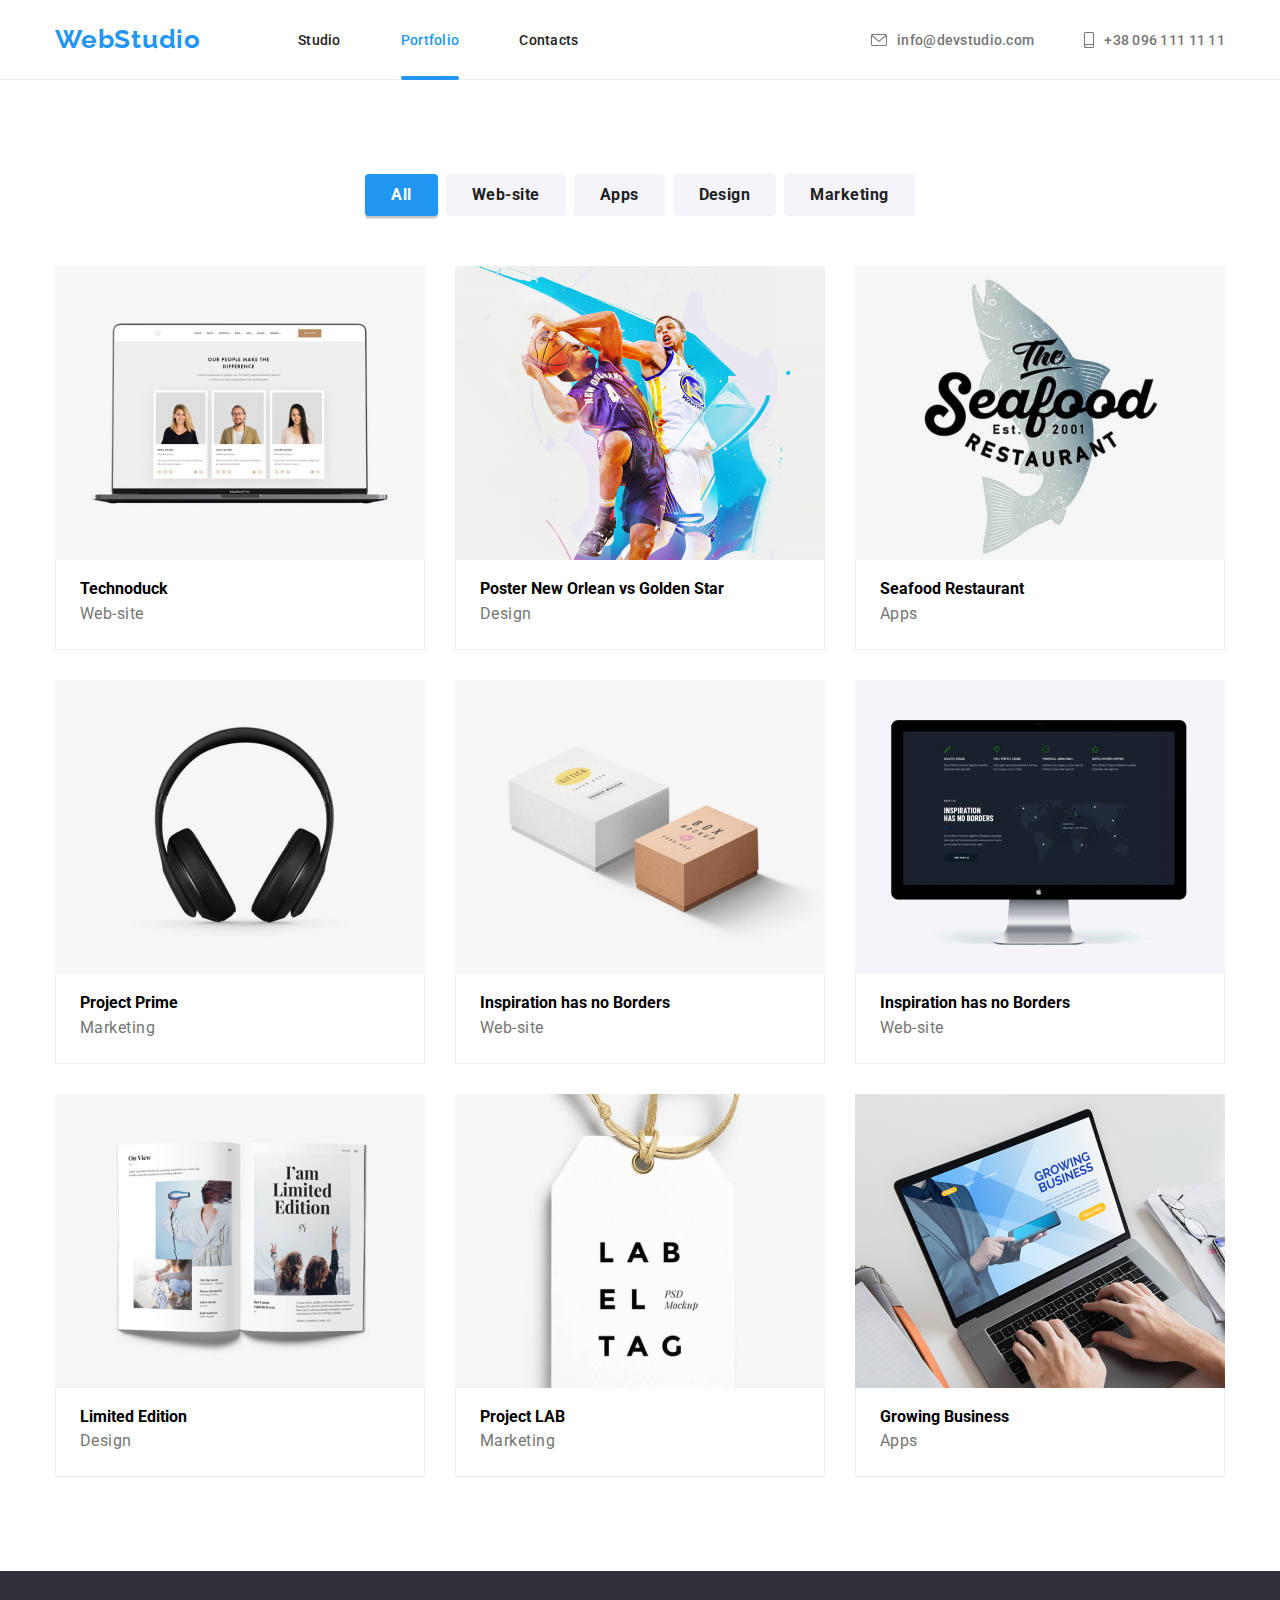
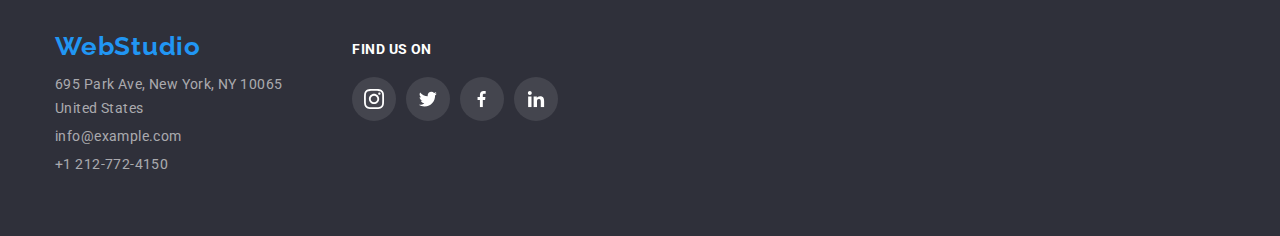
==== portfolio.html @ de567adf "everything plus form" ====
<!DOCTYPE html>

<html lang="en">
  <head>
    <meta charset="UTF-8" />
    <link
      rel="stylesheet"
      href="https://cdnjs.cloudflare.com/ajax/libs/modern-normalize/1.0.0/modern-normalize.min.css"
    />
    <title>Document</title>
    <link rel="stylesheet" href="./css/style.css" />
  </head>

  <body>
    <header class="header">
      <div class="container header-container">
        <!---navigator-->
        <nav class="nav">
          <a class="logo link" href="./index.html">WebStudio</a>
          <ul class="nav-menu list">
            <li class="nav-item">
              <a class="navigator link" href="./index.html">Studio</a>
            </li>
            <li class="nav-item">
              <a class="navigator link current-link" href="./portfolio.html"
                >Portfolio</a
              >
            </li>
            <li class="nav-item">
              <a class="navigator link" href="/">Contacts</a>
            </li>
          </ul>
        </nav>
          <!---contact info-->
      
          <ul class="header-contacts list">
          <li>
            <a class="contact-info link" href="mailto:info@devstudio.com">
              <svg class="icon-contact" width="16" height="12">
                <use href="./images/icons.svg#email"></use>
              </svg>
              info@devstudio.com</a>
          </li>
            <li>            
              <a class="contact-info link" href="tel:+380961111111">  
                <svg class="icon-contact" width="10" height="16">
                    <use href="./images/icons.svg#smartphone"></use>
              </svg>
                +38 096 111 11 11
              </a>
            </li>
          </ul>
        </div>
    </header>

    <main>
      <section class="section">
        <div class="container">
          <ul class="filters list">
            <li class="filter-item">
              <button class="list-of-buttons filter-current" href="/">
                All
              </button>
            </li>
            <li class="filter-item">
              <button class="list-of-buttons" href="/">Web-site</button>
            </li>
            <li class="filter-item">
              <button class="list-of-buttons" href="/">Apps</button>
            </li>
            <li class="filter-item">
              <button class="list-of-buttons" href="/">Design</button>
            </li>
            <li class="filter-item">
              <button class="list-of-buttons" href="/">Marketing</button>
            </li>
          </ul>
          <!--images and specifics-->

          <ul class="projects list">
            <li class="project-item">
              <a class="a-project link" href="/">
              <div class="box">              
                <img class="portfolio-img" src="./images/pic-1.jpg" alt="Project 1" width="370" />
                <div class="overlay">
                    <p class="overlay_description">Technoduck is a state-of-the-art coronavirus distribution platform. 
                      Companies use this platform for digital espionage and attacks on competitors' 
                      secure servers.</p>
                </div>
              </div>
              <div class="portfolio-text-box">
                  <h3 class="headings">Technoduck</h3>
                  <p class="headings-text">Web-site</p>
              </div>
              </a>
            </li>

            <li class="project-item">
              <a class="a-project link" href="/">
              <div class="box">
                <img class="portfolio-img" src="./images/pic-2.jpg" alt="Project 2" width="370" />
                <div class="overlay">
                  <p class="overlay_description"> torewm dnlwk</p>
                </div>
              </div>
                <div class="portfolio-text-box">
                  <h3 class="headings">Poster New Orlean vs Golden Star</h3>
                  <p class="headings-text">Design</p>
                </div>
              </a>
            </li>

            <li class="project-item">
              <a class="a-project link" href="/">

              <div class="box">
                <img class="portfolio-img" src="./images/pic-3.jpg" alt="Project 3" width="370" />
              <div class="overlay">
                  <p class="overlay_description"> torewm dnlwk</p>
                </div>
              </div>
                <div class="portfolio-text-box">
                  <h3 class="headings">Seafood Restaurant</h3>
                  <p class="headings-text">Apps</p>
                </div>
              </a>
            </li>



            <li class="project-item">
              <a class="a-project link" href="/">
              <div class="box">
                <img class="portfolio-img" src="./images/pic-4.jpg" alt="Project 4" width="370" />
              <div class="overlay">
                  <p class="overlay_description"> torewm dnlwk</p>
                </div>
              </div>

              <div class="portfolio-text-box">
                <h3 class="headings">Project Prime</h3>
                <p class="headings-text">Marketing</p>
              </div>
            </a>
            </li>

            <li class="project-item">
              <a class="a-project link" href="/">
               <div class="box">
              <img class="portfolio-img" src="./images/pic-5.jpg" alt="Project 5" width="370" />
               <div class="overlay">
                  <p class="overlay_description"> torewm dnlwk</p>
                </div>
              </div>
              <div class="portfolio-text-box">
                <h3 class="headings">Inspiration has no Borders</h3>
                <p class="headings-text">Web-site</p>
              </div>                
              </a>
            </li>

            <li class="project-item">
              <a class="a-project link" href="/">
              <div class="box">
               <img class="portfolio-img" src="./images/pic-6.jpg" alt="Project 6" width="370" />
               <div class="overlay">
                  <p class="overlay_description"> torewm dnlwk</p>
                </div>
              </div>

              <div class="portfolio-text-box">
                <h3 class="headings">Inspiration has no Borders</h3>
                <p class="headings-text">Web-site</p>
              </div>                
              </a>
            </li>

            <li class="project-item">
            <a class="a-project link" href="/">
            <div class="box">
              <img class="portfolio-img" src="./images/pic-7.jpg" alt="Project 7" />
               <div class="overlay">
                  <p class="overlay_description"> torewm dnlwk</p>
                </div>
              </div>

              <div class="portfolio-text-box">
                <h3 class="headings">Limited Edition</h3>
                <p class="headings-text">Design</p>
              </div>              
            </a>
            </li>

            <li class="project-item">
            <a class="a-project link" href="/">
                 <div class="box">
              <img class="portfolio-img" src="./images/pic-8.jpg" alt="Project 8" />
                <div class="overlay">
                  <p class="overlay_description"> torewm dnlwk</p>
                </div>
              </div>

              <div class="portfolio-text-box">
                <h3 class="headings">Project LAB</h3>
                <p class="headings-text">Marketing</p>
              </div>
            </li>
            </a>

            <li class="project-item">
            <a class="a-project link" href="/">
                 <div class="box">
              <img class="portfolio-img" src="./images/pic-9.jpg" alt="Project 9" />
                  <div class="overlay">
                  <p class="overlay_description"> torewm dnlwk</p>
                </div>
              </div>

              <div class="portfolio-text-box">
                <h3 class="headings">Growing Business</h3>
                <p class="headings-text">Apps</p>
              </div>
            </a>
            </li>
          </ul>
        </div>
      </section>
    </main>

      <footer class="footer">
        <!--footer of the site-->
        <div class="container footer-container">
          <div>
          <a class="logo link logo-portfolio-footer" href="./index.html">WebStudio</a>
          <address>
            <ul class="footer-contact list">
              <li class="info-footer">
                <a
                  href="https://www.google.com/maps/place/695+Park+Ave,+New+York,+NY+10065/@40.7688994,-73.9650256,17z/data=!3m1!4b1!4m5!3m4!1s0x89c258ebe8836e8f:0xa007c44e7c4aa0eb!8m2!3d40.7688994!4d-73.9650256"
                  target="_blank"
                  class="contact-info-footer link">
                  695 Park Ave, New York, NY 10065
                  <br />United States</a>
              </li>
              <li class="info-footer">
                <a
                  class="contact-info-footer link"
                  href="mailto:info@example.com">
                  info@example.com</a>
              </li>
              <li class="info-footer">
                <a class="contact-info-footer link" href="tel:+12127724150">
                  +1 212-772-4150</a>
              </li>
            </ul>
          </address>  
          </div>
 
      <div class="find-us-footer">
                    
        <!-- FIND US ON / Social Media -->
          <p class="find-us">FIND US ON</p>

          <ul class="social-media-footer list">
            <li class="social-media-list">
              <a class="social-footer-link link" href="/">
                <svg class="social-media" weight="20" height="20">
                  <use href="./images/icons.svg#insta-1"></use>
                </svg>
              </a>
            </li>

            <li class="social-media-list">
              <a class="social-footer-link link" href="/">
                <svg class="social-media" weight="20" height="16.25">
                  <use href="./images/icons.svg#twitter-2"></use>
                </svg>
              </a>
            </li>

            <li class="social-media-list">
              <a class="social-footer-link link" href="/">
                <svg class="social-media" weight="20" height="16.25">
                  <use href="./images/icons.svg#fb-3"></use>
                </svg>
              </a>
            </li>

            <li class="social-media-list">
              <a class="social-footer-link link" href="/">
                <svg class="social-media" weight="20" height="16.25">
                  <use href="./images/icons.svg#linkedin-4"></use>
                </svg>
              </a>
            </li>
          </ul>
        </div> 
        </div>
      </footer>
  </body>
</html>
---- css/style.css ----
@import url('https://fonts.googleapis.com/css2?family=Raleway:wght@700&family=Roboto:wght@400;500;700;900&display=swap');

@import 'node_modules/modern-normalize/modern-normalize.css';

/*! modern-normalize v1.1.0 | MIT License | https://github.com/sindresorhus/modern-normalize */

/*
Document
========
*/

/**
Use a better box model (opinionated).
*/

*,
::before,
::after {
    box-sizing: border-box;
}

/**
Use a more readable tab size (opinionated).
*/

html {
    -moz-tab-size: 4;
    tab-size: 4;
}

/**
1. Correct the line height in all browsers.
2. Prevent adjustments of font size after orientation changes in iOS.
*/

html {
    line-height: 1.15;
    /* 1 */
    -webkit-text-size-adjust: 100%;
    /* 2 */
}

/*
Sections
========
*/

/**
Remove the margin in all browsers.
*/

body {
    margin: 0;
}

/**
Improve consistency of default fonts in all browsers. (https://github.com/sindresorhus/modern-normalize/issues/3)
*/

body {
    font-family:
        system-ui,
        -apple-system,
        /* Firefox supports this but not yet `system-ui` */
        'Segoe UI',
        Roboto,
        Helvetica,
        Arial,
        sans-serif,
        'Apple Color Emoji',
        'Segoe UI Emoji';
}

/*
Grouping content
================
*/

/**
1. Add the correct height in Firefox.
2. Correct the inheritance of border color in Firefox. (https://bugzilla.mozilla.org/show_bug.cgi?id=190655)
*/

hr {
    height: 0;
    /* 1 */
    color: inherit;
    /* 2 */
}

/*
Text-level semantics
====================
*/

/**
Add the correct text decoration in Chrome, Edge, and Safari.
*/

abbr[title] {
    text-decoration: underline dotted;
}

/**
Add the correct font weight in Edge and Safari.
*/

b,
strong {
    font-weight: bolder;
}

/**
1. Improve consistency of default fonts in all browsers. (https://github.com/sindresorhus/modern-normalize/issues/3)
2. Correct the odd 'em' font sizing in all browsers.
*/

code,
kbd,
samp,
pre {
    font-family:
        ui-monospace,
        SFMono-Regular,
        Consolas,
        'Liberation Mono',
        Menlo,
        monospace;
    /* 1 */
    font-size: 1em;
    /* 2 */
}

/**
Add the correct font size in all browsers.
*/

small {
    font-size: 80%;
}

/**
Prevent 'sub' and 'sup' elements from affecting the line height in all browsers.
*/

sub,
sup {
    font-size: 75%;
    line-height: 0;
    position: relative;
    vertical-align: baseline;
}

sub {
    bottom: -0.25em;
}

sup {
    top: -0.5em;
}

/*
Tabular data
============
*/

/**
1. Remove text indentation from table contents in Chrome and Safari. (https://bugs.chromium.org/p/chromium/issues/detail?id=999088, https://bugs.webkit.org/show_bug.cgi?id=201297)
2. Correct table border color inheritance in all Chrome and Safari. (https://bugs.chromium.org/p/chromium/issues/detail?id=935729, https://bugs.webkit.org/show_bug.cgi?id=195016)
*/

table {
    text-indent: 0;
    /* 1 */
    border-color: inherit;
    /* 2 */
}

/*
Forms
=====
*/

/**
1. Change the font styles in all browsers.
2. Remove the margin in Firefox and Safari.
*/

button,
input,
optgroup,
select,
textarea {
    font-family: inherit;
    /* 1 */
    font-size: 100%;
    /* 1 */
    line-height: 1.15;
    /* 1 */
    margin: 0;
    /* 2 */
}

/**
Remove the inheritance of text transform in Edge and Firefox.
1. Remove the inheritance of text transform in Firefox.
*/

button,
select {
    /* 1 */
    text-transform: none;
}

/**
Correct the inability to style clickable types in iOS and Safari.
*/

button,
[type='button'],
[type='reset'],
[type='submit'] {
    -webkit-appearance: button;
}

/**
Remove the inner border and padding in Firefox.
*/

::-moz-focus-inner {
    border-style: none;
    padding: 0;
}

/**
Restore the focus styles unset by the previous rule.
*/

:-moz-focusring {
    outline: 1px dotted ButtonText;
}

/**
Remove the additional ':invalid' styles in Firefox.
See: https://github.com/mozilla/gecko-dev/blob/2f9eacd9d3d995c937b4251a5557d95d494c9be1/layout/style/res/forms.css#L728-L737
*/

:-moz-ui-invalid {
    box-shadow: none;
}

/**
Remove the padding so developers are not caught out when they zero out 'fieldset' elements in all browsers.
*/

legend {
    padding: 0;
}

/**
Add the correct vertical alignment in Chrome and Firefox.
*/

progress {
    vertical-align: baseline;
}

/**
Correct the cursor style of increment and decrement buttons in Safari.
*/

::-webkit-inner-spin-button,
::-webkit-outer-spin-button {
    height: auto;
}

/**
1. Correct the odd appearance in Chrome and Safari.
2. Correct the outline style in Safari.
*/

[type='search'] {
    -webkit-appearance: textfield;
    /* 1 */
    outline-offset: -2px;
    /* 2 */
}

/**
Remove the inner padding in Chrome and Safari on macOS.
*/

::-webkit-search-decoration {
    -webkit-appearance: none;
}

/**
1. Correct the inability to style clickable types in iOS and Safari.
2. Change font properties to 'inherit' in Safari.
*/

::-webkit-file-upload-button {
    -webkit-appearance: button;
    /* 1 */
    font: inherit;
    /* 2 */
}

/*
Interactive
===========
*/

/*
Add the correct display in Chrome and Safari.
*/

summary {
    display: list-item;
}



body {
    font-family: 'Roboto', 'sans-serif';
    font-weight: 400;
    font-size: 14px;
}

/* defaults */
h1,
h2,
h3,
h4,
h5,
h6,
p {
    margin: 0;
}

html {
    box-sizing: border-box;
}

*,
*::after,
*::before {
    box-sizing: inherit;
}

img {
    display: block;
    max-width: 100%;
    height: auto;
}

address {
    font-style: normal;
}

.link {
    text-decoration: none;
    color: inherit;
}

.list {
    list-style: none;
    padding: 0;
    margin: 0;
}

/* INDEX PAGE */

.header {
    border-bottom: 1px solid #ECECEC;
}

.container {
    width: 1200px;
    margin: 0 auto;
    padding: 0 15px;
}

.header-container {
    display: flex;
    justify-content: space-between;
    align-items: center;
}

.nav {
    display: flex;
    align-items: center;
}

.nav-menu {
    display: flex;
    padding-left: 97px;
}

li.nav-item:not(:last-child) {
    margin-right: 60px;
}

.header-contacts {
    display: flex;
}

.header-contacts li:not(:last-child) {
    margin-right: 50px;
}


/*logo*/
a.logo {
    font-style: normal;
    font-family: "Raleway";
    font-weight: 700;
    font-size: 26px;
    line-height: 31px;
    letter-spacing: 0.03em;
    color: #2196F3;
}



/* navigator */
.navigator {
    font-style: normal;
    display: block;
    position: relative;
    padding: 32px 0 31px 0;
    font-weight: 500;
    line-height: 16px;
    letter-spacing: 0.02em;
    color: #212121;

    transition-property: color;
    transition-duration: 250ms;
    transition-timing-function: cubic-bezier(0.4, 0, 0.2, 1);
}


.current-link {
    color: #2196F3;
}


.navigator:hover,
.navigator:focus {
    color: #2196F3;
}

.current-link::after {
    content: "";
    width: 100%;
    height: 4px;
    background-color: #2196F3;
    position: absolute;
    display: flex;
    bottom: -1px;

    border-radius: 2px;
    transition: color;
    transition-duration: 250ms;
    transition-timing-function: cubic-bezier(0.4, 0, 0.2, 1);
}

.navigator:hover::after {
    content: "";
    width: 100%;
    height: 4px;
    background-color: #2196F3;
    position: absolute;
    display: flex;
    bottom: -1px;

    border-radius: 2px;
    transition: color;
    transition-duration: 250ms;
    transition-timing-function: cubic-bezier(0.4, 0, 0.2, 1);
}




/* header contact info */
.contact-info {
    font-weight: 500;
    line-height: 16px;
    letter-spacing: 0.02em;
    color: #757575;

    display: flex;
    align-items: center;
    padding: 32px 0 31px 0;

    transition-property: color;
    transition-duration: 250ms;
    transition-timing-function: cubic-bezier(0.4, 0, 0.2, 1);

}

.contact-info:hover {
    color: #2196F3;
}

.icon-contact {
    margin-right: 10px;
    fill: currentColor;
}

.icon-contact:hover,
.icon-contact:focus {
    fill: #2196F3;
    box-shadow: 0px 1px 1px rgba(0, 0, 0, 0.12), 0px 4px 4px rgba(0, 0, 0, 0.06), 1px 4px 6px rgba(0, 0, 0, 0.16);
}

.icon-close {
    fill: currentColor;
    margin-right: 10px;
}

/*icons of the first list of goals */

.icon-goals {
    display: flex;
    justify-content: space-evenly;

}

li.icon-goal-item:not(:last-child) {
    padding-right: 20px;
}


/* page heading */
h1.page-heading {
    font-style: normal;
    font-weight: 900;
    font-size: 44px;
    line-height: 60px;
    text-align: center;
    letter-spacing: 0.06em;
    text-transform: uppercase;
    color: #FFFFFF;
    margin-bottom: 30px;
}

/* button of Index */
.button {
    font-family: 'Roboto';
    font-style: normal;
    font-weight: 700;
    font-size: 16px;
    line-height: 30px;

    letter-spacing: 0.06em;
    border: none;

    color: #FFFFFF;
    background: #2196F3;
    box-shadow: 0px 4px 4px rgba(0, 0, 0, 0.15);
    border-radius: 4px;
    cursor: pointer;

    padding: 10px 19px 10px 20px;

    transition-property: background-color;
    transition-duration: 250ms;
    transition-timing-function: cubic-bezier(0.4, 0, 0.2, 1);
}


.is-hidden {
    visibility: hidden;
    opacity: 0;
}






.modal-backdrop {
    z-index: 100;
    position: fixed;
    transition: opacity 250ms cubic-bezier(0.075, 0.82, 0.165, 1),
        visibility 250ms cubic-bezier(0.075, 0.82, 0.165, 1);
    top: 0;
    left: 0;

    width: 100%;
    height: 100%;

    background-color: rgba(0, 0, 0, 0.2);

}

.modal-container {
    position: relative;
    top: 50%;
    left: 50%;
    transform: translate(-50%, -50%);
    width: 528px;
    height: 581px;

    background-color: #FFFFFF;
    box-shadow: 0px 1px 3px rgba(0, 0, 0, 0.12), 0px 1px 1px rgba(0, 0, 0, 0.14), 0px 2px 1px rgba(0, 0, 0, 0.2);
    border-radius: 4px;

}

/* the X to close the modal */



.modal-close-button {
    display: flex;
    justify-content: center;
    align-items: center;
    height: 30px;
    width: 30px;
    right: 11px;
    top: 8px;
    position: absolute;

    border-radius: 50%;


    background: #FFFFFF;
    border: 1px solid rgba(0, 0, 0, 0.1);
    cursor: pointer;

}

.closing-icon {
    position: absolute;
    background: #FFFFFF;
    border-radius: 50%;
    right: 8px;

}

/*within the MODAL WINDOW - FORM */

.form-header {
    position: absolute;
    width: 448px;
    height: 23px;
    padding-top: 40px;
    display: flex;
    align-items: center;
    justify-content: center;

    font-family: 'Roboto';
    font-style: normal;
    font-weight: 700;
    font-size: 20px;
    line-height: 23px;
    text-align: center;
    letter-spacing: 0.03em;

    color: #212121;
}

.signup-form {
    position: absolute;
}


.input {
    border: 1px solid rgba(33, 33, 33, 0.2);
    border-radius: 4px;
}

.send-button {
    position: absolute;
    width: 200px;
    height: 50px;

    background-color: #2196F3;
    box-shadow: 0px 4px 4px rgba(0, 0, 0, 0.15);
    border: none;
    border-radius: 4px;

    font-family: 'Roboto';
    font-style: normal;
    font-weight: 700;
    font-size: 16px;
    line-height: 30px;

    display: flex;
    align-items: center;
    justify-content: center;
    letter-spacing: 0.06em;

    color: #FFFFFF;

    transition-property: color, background-color, box-shadow;
    transition-duration: 250ms;
    transition-timing-function: cubic-bezier(0.4, 0, 0.2, 1);
}

.send-button:hover,
.send-button:focus {
    background-color: #188CE8;
    box-shadow: 0px 4px 4px rgba(0, 0, 0, 0.15);
    cursor: pointer;

}


/*BACKGROUND OF THE TITLE*/
.hero {
    padding: 200px 0;
    background-color: #2f303a;
    background-image: linear-gradient(to bottom, rgba(47, 48, 58, 0.4),
            rgba(47, 48, 58, 0.4)), url("../images/background-image.jpg");
    background-repeat: no-repeat;
    background-size: cover;
}

.hero-container {
    display: flex;
    flex-direction: column;
    align-items: center;
}


/* heading with goals */
h3.goals {
    font-style: normal;
    font-weight: 700;
    line-height: 16px;
    letter-spacing: 0.03em;
    text-transform: uppercase;
    color: #212121;
    margin-bottom: 10px;

}

.icon-goals {
    display: flex;
    align-items: center;
    justify-content: center;
    background: #F5F4FA;
    border-radius: 4px;
    width: 270px;
    height: 120px;
    margin-bottom: 30px;

}

.section {
    padding: 94px 0;
}

.benefits {
    display: flex;
    justify-content: center;
}


p.goal-details {
    font-style: normal;
    line-height: 24px;
    letter-spacing: 0.03em;
    color: #757575;

}

li.benefits-item:not(:last-child) {
    margin-right: 30px;
}


/* what we do */

.section-no-top-padding {
    padding-top: 0px;
}


.what-we-do-images {
    display: flex;
    justify-content: center;
}

li.what-we-do-items:not(:last-child) {
    padding-right: 30px;
}

/* Our Team */
.section-title {
    font-style: normal;
    font-weight: 700;
    font-size: 36px;
    line-height: 42px;
    text-align: center;
    letter-spacing: 0.03em;
    color: #212121;
    margin-bottom: 50px;
}

.section-team {
    background-color: #f5f4fa;
}

.our-team-list {
    display: flex;
    justify-content: center;
    align-items: center;
}

li.our-team-item:not(:last-child) {
    margin-right: 30px;
}

.our-team-item {
    background: #FFFFFF;
    padding-bottom: 30px;
    box-shadow: 0px 1px 3px rgba(0, 0, 0, 0.12), 0px 1px 1px rgba(0, 0, 0, 0.14), 0px 2px 1px rgba(0, 0, 0, 0.2);
    border-radius: 0px 0px 4px 4px;
}

.image-our-team {
    margin-bottom: 30px;
}

h3.team-member {
    font-style: normal;
    font-weight: 500;
    font-size: 16px;
    line-height: 19px;
    text-align: center;
    letter-spacing: 0.03em;
    color: #212121;
    margin-bottom: 10px;
}

p.team-position {
    font-style: normal;
    font-weight: 400;
    font-size: 16px;
    line-height: 19px;
    text-align: center;
    letter-spacing: 0.03em;
    color: #757575;
}

.image-what-we-do {
    position: relative;

}

.image-wwd {
    display: flex;
}

.overlay-wwd {
    position: absolute;
    width: 100%;
    padding: 20px 0;
    bottom: 0;
    background: rgba(47, 48, 58, 0.8);
    display: flex;
    justify-content: center;
    align-items: center;
}

.title-wwd {

    font-style: normal;
    font-weight: 700;
    font-size: 14px;
    line-height: 16px;
    text-align: center;
    letter-spacing: 0.03em;
    text-transform: uppercase;

    color: #FFFFFF;
}

.image-what-we-do:not(:last-child) {
    margin-right: 30px;
}

/* new from down here for the social icons */




/* regular customers */

.reg-customer {
    display: flex;
}

.reg-customer-items {
    display: flex;
    align-items: center;
    justify-content: center;
    width: 170px;
    height: 92px;
    fill: #AFB1B8;
    border: 1px solid #AFB1B8;
    border-radius: 4px;

    transition-property: fill, border;
    transition-duration: 250ms;
    transition-timing-function: cubic-bezier(0.4, 0, 0.2, 1);
}

li.reg-customer-items:not(:last-child) {
    margin-right: 30px;
}


.reg-customer-items:hover,
.reg-customer-items:focus {
    fill: #2196F3;
    border: 1px solid #2196F3;

}


/* footer */

a.map {
    font-style: normal;
    line-height: 24px;
    letter-spacing: 0.03em;
    color: #FFFFFF;
}

a.contact-info-footer {
    font-style: normal;
    font-weight: 400;
    line-height: 24px;
    letter-spacing: 0.03em;
    color: rgba(255, 255, 255, 0.6);
}


/* social media footer icons / UL class */


/*LIST class of social media icons */

.socials {
    margin-top: 16px;
}

/*UL list of the OUR teams icon */
.socialmedia-list {
    display: flex;
    justify-content: center;
    align-items: center;
}


/* svg */
.icon-social-media {
    fill: currentColor;
}

/* PORTFOLIO PAGE */


.logo-header-portfolio {
    margin: 24px 0px 25px 215px;
}



/* contact on the header */
ul.contact-info {
    font-style: normal;
    font-weight: 500;
    line-height: 16px;
    letter-spacing: 0.02em;

}



/* buttons of portfolio */
.list-of-buttons {
    font-style: normal;
    font-weight: 700;
    font-size: 16px;
    line-height: 30px;
    letter-spacing: 0.03em;

    color: #212121;
    border: none;
    background-color: #F5F4FA;
    cursor: pointer;
    border-radius: 4px;
    padding: 6px 26px;

    transition-property: color, background-color, box-shadow;
    transition-duration: 250ms;
    transition-timing-function: cubic-bezier(0.4, 0, 0.2, 1);

}

.list-of-buttons:hover,
.list-of-buttons:focus {
    background-color: #2196F3;
    color: #FFFFFF;
    box-shadow: 0px 3px 1px rgba(0, 0, 0, 0.1),
        0px 1px 2px rgba(0, 0, 0, 0.08),
        0px 2px 2px rgba(0, 0, 0, 0.12);

}

.filters {
    display: flex;
    justify-content: center;
    margin-bottom: 50px;
}


li.filter-item:not(:last-child) {
    margin-right: 8px;
}

/* filter of the buttons */

.filter-current {
    background-color: #2196F3;
    color: white;
    box-shadow: 0px 3px 1px rgba(0, 0, 0, 0.1),
        0px 1px 2px rgba(0, 0, 0, 0.08),
        0px 2px 2px rgba(0, 0, 0, 0.12);
}

.button-request:hover {
    background-color: #188CE8;

}

/* portoflio list of images and titles with description */

.projects {
    display: flex;
    flex-wrap: wrap;
    justify-content: center;
    margin-top: -30px;
    margin-left: -30px;
}

.project-item {
    margin-top: 30px;
    margin-left: 30px;
}


.box {
    position: relative;
    overflow: hidden;
}

.portfolio-img {
    display: block;
    width: 100%;
}


.overlay {
    position: absolute;
    width: 100%;
    top: 100%;
    height: 100%;
    padding: 50px 24px;
    background-color: rgba(33, 150, 243, 0.9);

    transition: 250ms;
    transition-timing-function: cubic-bezier(0.4, 0, 0.2, 1);

    display: flex;
    justify-content: center;
    align-items: center;
}

.overlay:hover {
    opacity: 1;
    height: 100%;

}

.overlay>p {

    color: #fff;
    margin: 0;

    font-family: 'Roboto';
    font-style: normal;
    font-weight: 400;
    font-size: 18px;
    line-height: 28px;
    letter-spacing: 0.03em;

}


.a-project:hover .overlay,
.a-project:focus .overlay {
    top: 0;
}

.a-project {
    display: block;

    transition-property: box-shadow;
    transition-duration: 250ms;
    transition-timing-function: cubic-bezier(0.4, 0, 0.2, 1);
}


/* Text under images */

.portfolio-text-box {
    padding: 20px 24px;
    border: 1px solid #EEEEEE;
    border-top: none;
}

h2.headings {
    font-style: normal;
    font-weight: 700;
    font-size: 18px;
    line-height: 36px;
    letter-spacing: 0.06em;
    color: #212121;

    padding: 0px 0px 4px 0px;
}

p.headings-text {
    font-style: normal;
    font-size: 16px;
    line-height: 30px;
    letter-spacing: 0.03em;
    color: #757575;
}

/* footer */

.footer {
    display: flex;
    background-color: #2f303a;
    padding: 60px 0;
}

.social-media-footer {
    display: flex;
    align-items: center;
}

.socialmedia-link {
    display: flex;
    justify-content: center;
    align-items: center;
    height: 44px;
    width: 44px;
    color: #AFB1B8;
    border-radius: 50%;

    transition-property: color, background-color;
    transition-duration: 250ms;
    transition-timing-function: cubic-bezier(0.4, 0, 0.2, 1);
}

.socialmedia-link:hover,
.socialmedia-link:focus {
    background-color: #2196F3;
    color: white;
}

.circle-social:not(:last-child) {
    margin-right: 10px;
}

.social-footer-link {
    display: flex;
    justify-content: center;
    align-items: center;
    height: 44px;
    width: 44px;
    color: white;
    border-radius: 50%;
    background-color: rgba(255, 255, 255, 0.1);

    transition-property: background-color;
    transition-duration: 250ms;
    transition-timing-function: cubic-bezier(0.4, 0, 0.2, 1);

}

.social-footer-link:hover,
.social-footer-link:focus {
    background-color: #2196F3;
    transition-property: background-color;
}

.footer-container {
    display: flex;
}


a.map {
    font-style: normal;
    line-height: 24px;
    letter-spacing: 0.03em;
    color: #FFFFFF;
}

a.contact-info-footer {
    font-style: normal;
    line-height: 24px;
    letter-spacing: 0.03em;
    color: rgba(255, 255, 255, 0.6);


    transition-duration: 250ms;
    transition-timing-function: cubic-bezier(0.4, 0, 0.2, 1);
}

a.contact-info-footer:hover,
a.contact-info-footer:focus {
    color: white;
    transition-property: color;
}

.logo-portfolio-footer {
    display: flex;
    flex-direction: column;
    margin-bottom: 10px;
}

li.info-footer:not(:last-child) {
    padding: 0px 0px 4px 0px;
}


.find-us {
    font-family: 'Roboto';
    font-style: normal;
    font-weight: 700;
    font-size: 14px;
    line-height: 16px;
    letter-spacing: 0.03em;
    text-transform: uppercase;

    color: #FFFFFF;
    padding-top: 10px;
    margin-bottom: 20px;

}

.find-us-footer {
    margin-left: 70px;
}

.social-media-list:not(:last-child) {
    margin-right: 10px
}



.social-media {
    fill: currentColor;
}



/*ALL IMAGES */

img {
    display: block;
    max-width: 100%;
    height: auto;
}
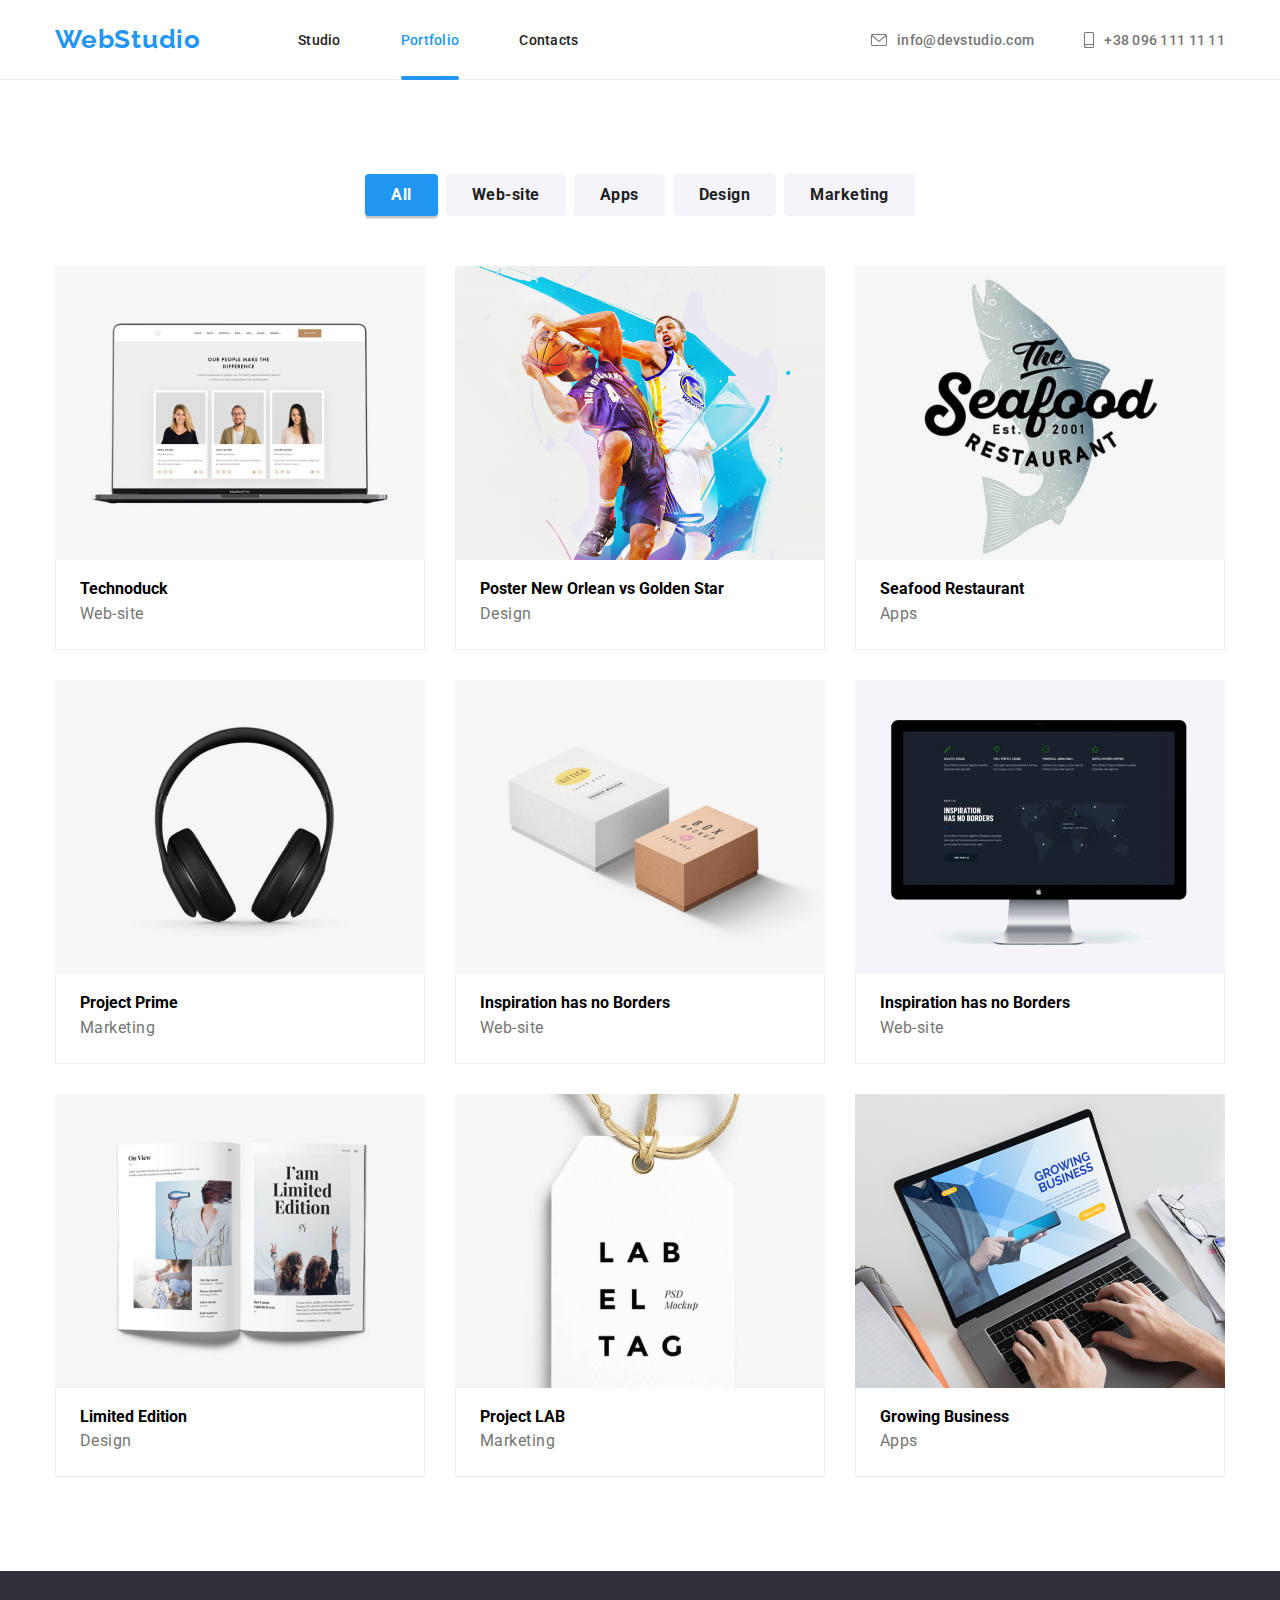
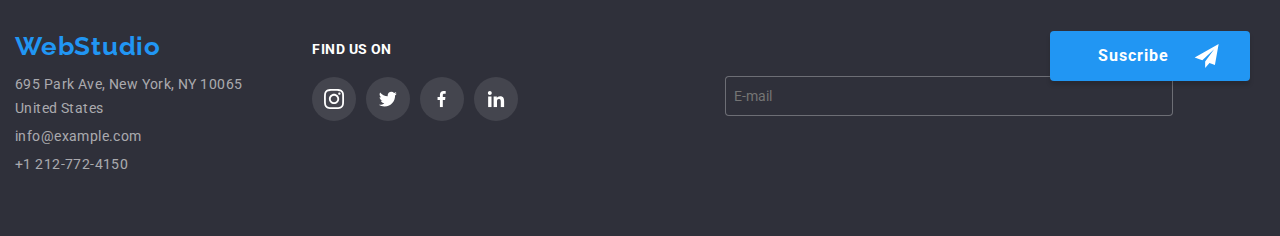
==== commit b7c6c8ad: "form" ====
--- a/portfolio.html
+++ b/portfolio.html
@@ -296,6 +296,22 @@
           </ul>
         </div> 
         </div>
+
+                <!----SUBSCRIBE-->
+      <div class="subscribe-footer">
+          <p class="subscribe">Subscribe to the newsletter</p>
+        <div>
+          <input class="input-text" type="email" name="email" placeholder="E-mail"/> 
+        </div> 
+          <button class="subscribe-button">
+            Suscribe
+            <svg class="icon-send" height="24" weight="24">
+              <use href="./images/icons.svg#icon-send"></use>
+            </svg>
+          </button>
+      </div>
+
+
       </footer>
   </body>
 </html>
--- a/css/style.css
+++ b/css/style.css
@@ -647,7 +647,8 @@
     position: absolute;
     width: 448px;
     height: 23px;
-    padding-top: 40px;
+    margin-top: 40px;
+    margin-left: 40px;
     display: flex;
     align-items: center;
     justify-content: center;
@@ -663,20 +664,97 @@
     color: #212121;
 }
 
+
 .signup-form {
     position: absolute;
+    display: flex;
 }
 
 
 .input {
     border: 1px solid rgba(33, 33, 33, 0.2);
     border-radius: 4px;
+}
+
+.form-container {
+    margin-top: 75px;
+    margin-left: 40px;
+    position: absolute;
+    width: 33px;
+    height: 14px;
+    font-family: 'Roboto';
+    font-style: normal;
+    letter-spacing: 0.01em;
+
+    color: #757575;
+}
+
+.name-label {
+    font-weight: 400;
+    font-size: 12px;
+}
+
+
+.label {
+    display: flex;
+    flex-direction: column;
+    align-content: center;
+    margin-bottom: 8px;
+    width: 33px;
+    height: 14px;
+    font-family: 'Roboto';
+    font-style: normal;
+    font-weight: 400;
+    font-size: 12px;
+    color: #757575;
+
+    margin-top: 75px;
+    margin-left: 40px;
+    left: 40px;
+
+}
+
+
+.input-text {
+    display: flex;
+    left: 725px;
+    margin-top: 45px;
+
+    position: absolute;
+    width: 448px;
+    height: 40px;
+    padding: 8px;
+
+    border: 1px solid rgba(255, 255, 255, 0.3);
+    background-color: #2f303a;
+    border-radius: 4px;
+
+}
+
+.form-checkbox {
+    position: absolute;
+    width: 400.62px;
+    height: 24px;
+
+    left: 50px;
+    font-family: 'Roboto';
+    font-style: normal;
+    font-weight: 400;
+    font-size: 14px;
+    line-height: 24px;
+
+    letter-spacing: 0.03em;
+
+    color: #757575;
 }
 
 .send-button {
     position: absolute;
     width: 200px;
     height: 50px;
+    bottom: 70px;
+    left: 164px;
+    margin-top: 45px;
 
     background-color: #2196F3;
     box-shadow: 0px 4px 4px rgba(0, 0, 0, 0.15);
@@ -699,15 +777,19 @@
     transition-property: color, background-color, box-shadow;
     transition-duration: 250ms;
     transition-timing-function: cubic-bezier(0.4, 0, 0.2, 1);
-}
+
+}
+
 
 .send-button:hover,
 .send-button:focus {
     background-color: #188CE8;
     box-shadow: 0px 4px 4px rgba(0, 0, 0, 0.15);
     cursor: pointer;
-
-}
+}
+
+
+
 
 
 /*BACKGROUND OF THE TITLE*/
@@ -1264,6 +1346,8 @@
     margin-left: 70px;
 }
 
+
+
 .social-media-list:not(:last-child) {
     margin-right: 10px
 }
@@ -1274,6 +1358,72 @@
     fill: currentColor;
 }
 
+.subscribe-footer {
+    display: flex;
+
+    margin-left: 93px;
+    display: flex;
+    justify-content: center;
+    margin-bottom: 10px;
+
+}
+
+.subscribe {
+    font-family: 'Roboto';
+    font-style: normal;
+    font-weight: 700;
+    font-size: 14px;
+    line-height: 16px;
+    letter-spacing: 0.03em;
+    text-transform: uppercase;
+    color: #FFFFFF;
+    margin-bottom: 20px;
+    margin-top: 10px;
+
+
+}
+
+.subscribe-button {
+    position: absolute;
+    background-color: #2196F3;
+    box-shadow: 0px 4px 4px rgba(0, 0, 0, 0.15);
+    border: none;
+    border-radius: 4px;
+    Width: 200px;
+    Height: 50px;
+
+    font-family: 'Roboto';
+    font-style: normal;
+    font-weight: 700;
+    font-size: 16px;
+    line-height: 30px;
+
+    display: flex;
+    align-items: center;
+    text-align: center;
+    letter-spacing: 0.06em;
+    padding-left: 48px;
+
+    color: #FFFFFF;
+    right: 30px;
+
+
+    transition-property: color, background-color, box-shadow;
+    transition-duration: 250ms;
+    transition-timing-function: cubic-bezier(0.4, 0, 0.2, 1);
+
+}
+
+.subscribe-button:hover,
+.subscribe-button:focus {
+    background-color: #188CE8;
+    box-shadow: 0px 4px 4px rgba(0, 0, 0, 0.15);
+    cursor: pointer;
+}
+
+.icon-send {
+    fill: white;
+}
 
 
 /*ALL IMAGES */
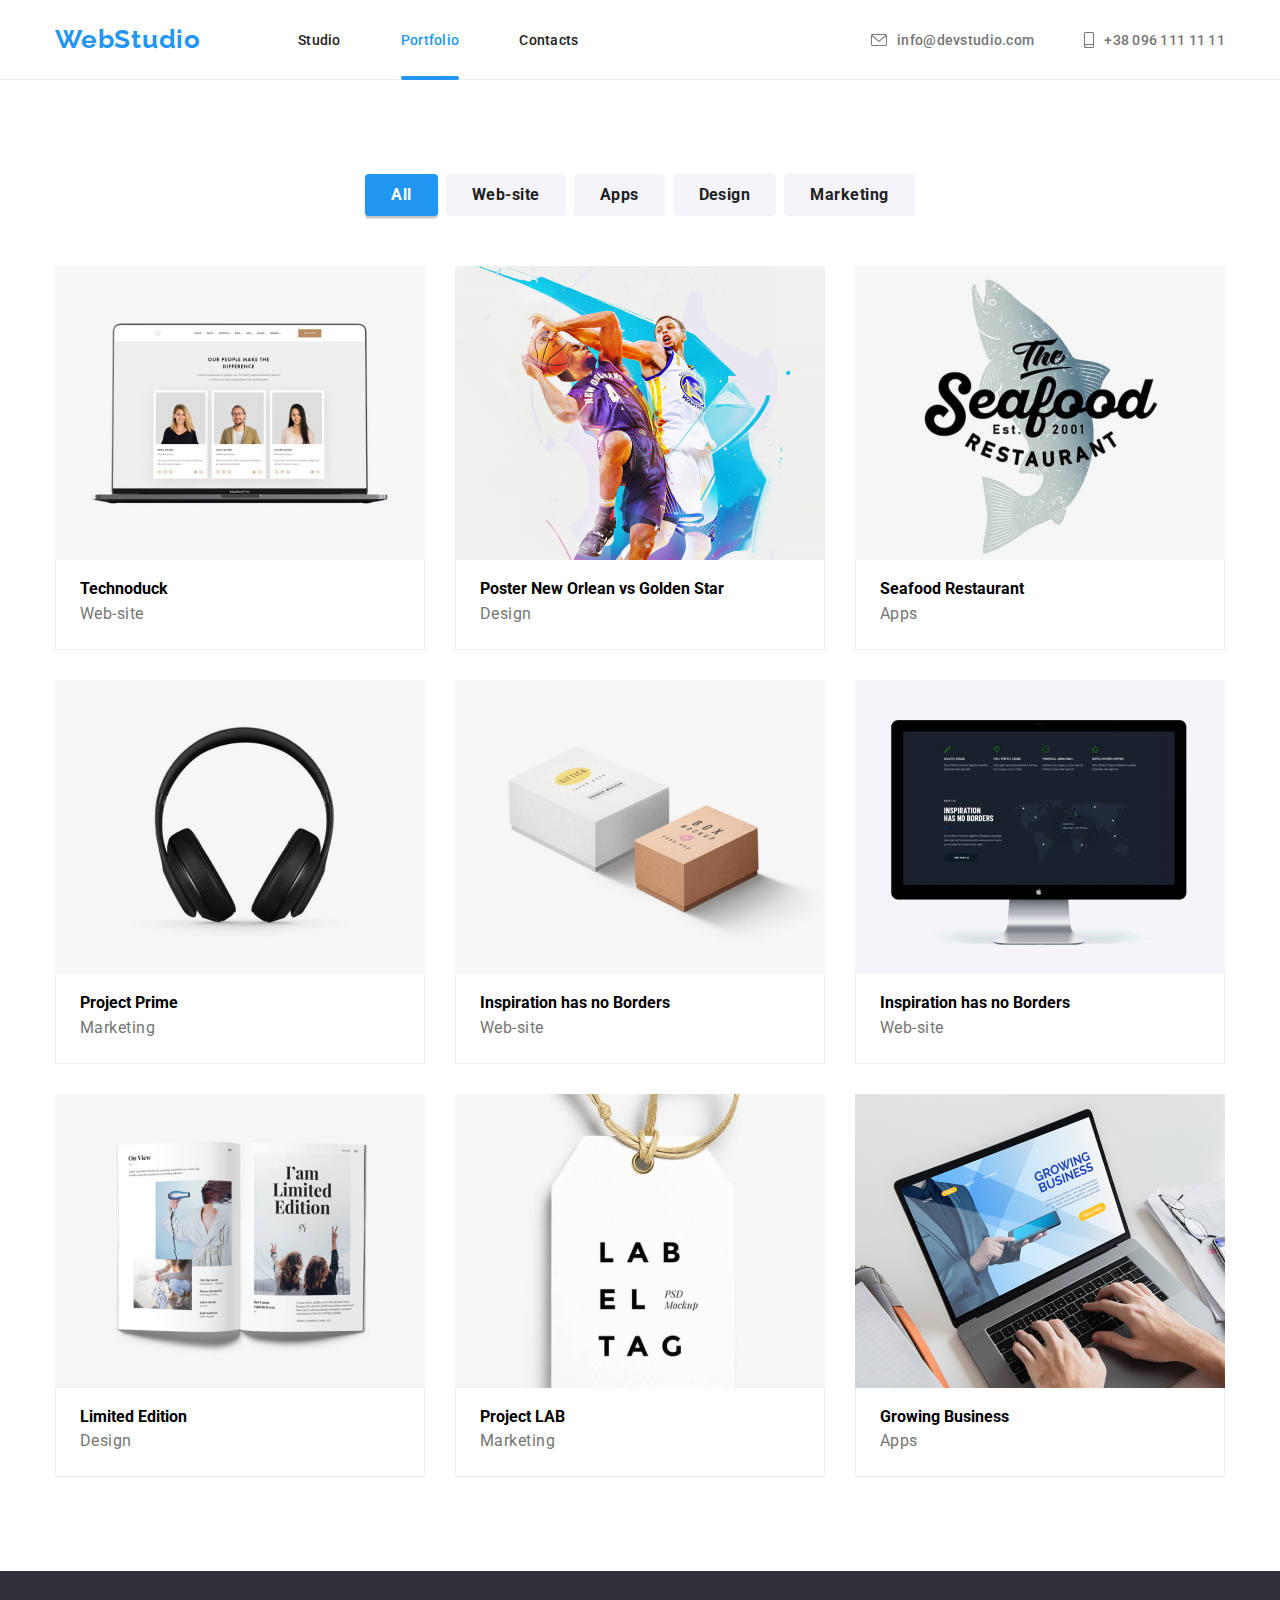
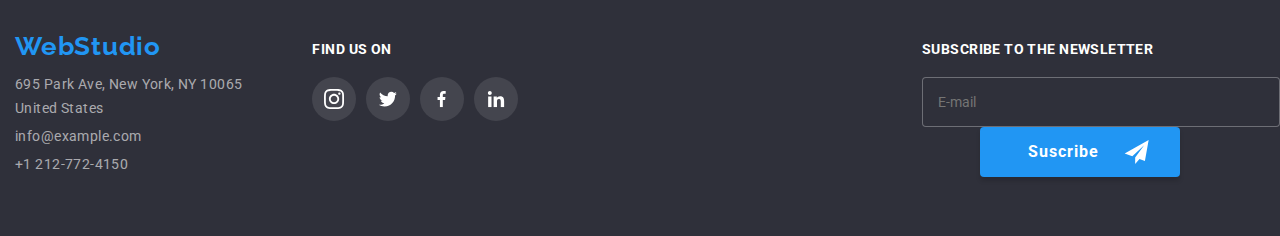
==== commit 35dcf8b7: "last" ====
--- a/portfolio.html
+++ b/portfolio.html
@@ -297,12 +297,10 @@
         </div> 
         </div>
 
-                <!----SUBSCRIBE-->
+        <!----SUBSCRIBE-->
       <div class="subscribe-footer">
           <p class="subscribe">Subscribe to the newsletter</p>
-        <div>
           <input class="input-text" type="email" name="email" placeholder="E-mail"/> 
-        </div> 
           <button class="subscribe-button">
             Suscribe
             <svg class="icon-send" height="24" weight="24">
@@ -311,6 +309,8 @@
           </button>
       </div>
 
+      </div>
+
 
       </footer>
   </body>
--- a/css/style.css
+++ b/css/style.css
@@ -635,10 +635,19 @@
 
 .closing-icon {
     position: absolute;
-    background: #FFFFFF;
+    background-color: #FFFFFF;
     border-radius: 50%;
     right: 8px;
-
+}
+
+.closing-icon:hover,
+.closing-icon:focus {
+    fill: #2196F3;
+    transition-property: background-color;
+    transition-duration: 250ms;
+    transition-timing-function: cubic-bezier(0.4, 0, 0.2, 1);
+
+    cursor: pointer;
 }
 
 /*within the MODAL WINDOW - FORM */
@@ -692,6 +701,7 @@
 .name-label {
     font-weight: 400;
     font-size: 12px;
+    position: relative;
 }
 
 
@@ -711,24 +721,81 @@
     margin-top: 75px;
     margin-left: 40px;
     left: 40px;
+    padding: 10px;
 
 }
 
 
 .input-text {
-    display: flex;
-    left: 725px;
-    margin-top: 45px;
-
+
+    position: relative;
+    width: 358px;
+    height: 50px;
+
+    padding: 15px;
+    border: 1px solid rgba(255, 255, 255, 0.3);
+    background-color: #2F303A;
+
+    border-radius: 4px;
+
+}
+
+.input-form {
+    display: inline-block;
+    width: 350px;
+    height: 40px;
+    border: 1px solid rgba(33, 33, 33, 0.2);
+    border-radius: 4px;
+    padding: 10px;
+    padding-left: 30px;
+}
+
+.input-form:hover,
+.input-form:focus,
+.icon-form:hover,
+.icon-form:focus {
+    border-color: #2196F3;
+    fill: #2196F3;
+    transition-property: border-color;
+    transition-duration: 250ms;
+    transition-timing-function: cubic-bezier(0.4, 0, 0.2, 1);
+    cursor: pointer;
+}
+
+
+.icon-form {
     position: absolute;
+    display: inline-block;
+    top: 28px;
+    left: 12px;
+}
+
+
+.textarea-comments {
+    padding: 16px;
+    position: absolute;
+
     width: 448px;
-    height: 40px;
-    padding: 8px;
-
-    border: 1px solid rgba(255, 255, 255, 0.3);
-    background-color: #2f303a;
+    height: 120px;
+    font-family: 'Roboto';
+    font-style: normal;
+
+    font-weight: 400;
+    font-size: 14px;
+    line-height: 16px;
+    letter-spacing: 0.01em;
+
+    color: rgba(117, 117, 117, 0.5);
+    border: 1px solid rgba(33, 33, 33, 0.2);
     border-radius: 4px;
-
+}
+
+
+.textarea-comments:focus {
+    border-color: #2196F3;
+    transition-property: border-color;
+    transition-duration: 250ms;
+    transition-timing-function: cubic-bezier(0.4, 0, 0.2, 1);
 }
 
 .form-checkbox {
@@ -736,7 +803,9 @@
     width: 400.62px;
     height: 24px;
 
-    left: 50px;
+    left: 45px;
+    top: 325px;
+
     font-family: 'Roboto';
     font-style: normal;
     font-weight: 400;
@@ -1359,12 +1428,7 @@
 }
 
 .subscribe-footer {
-    display: flex;
-
     margin-left: 93px;
-    display: flex;
-    justify-content: center;
-    margin-bottom: 10px;
 
 }
 
@@ -1379,7 +1443,6 @@
     color: #FFFFFF;
     margin-bottom: 20px;
     margin-top: 10px;
-
 
 }
 
@@ -1403,9 +1466,9 @@
     text-align: center;
     letter-spacing: 0.06em;
     padding-left: 48px;
+    right: 100px;
 
     color: #FFFFFF;
-    right: 30px;
 
 
     transition-property: color, background-color, box-shadow;
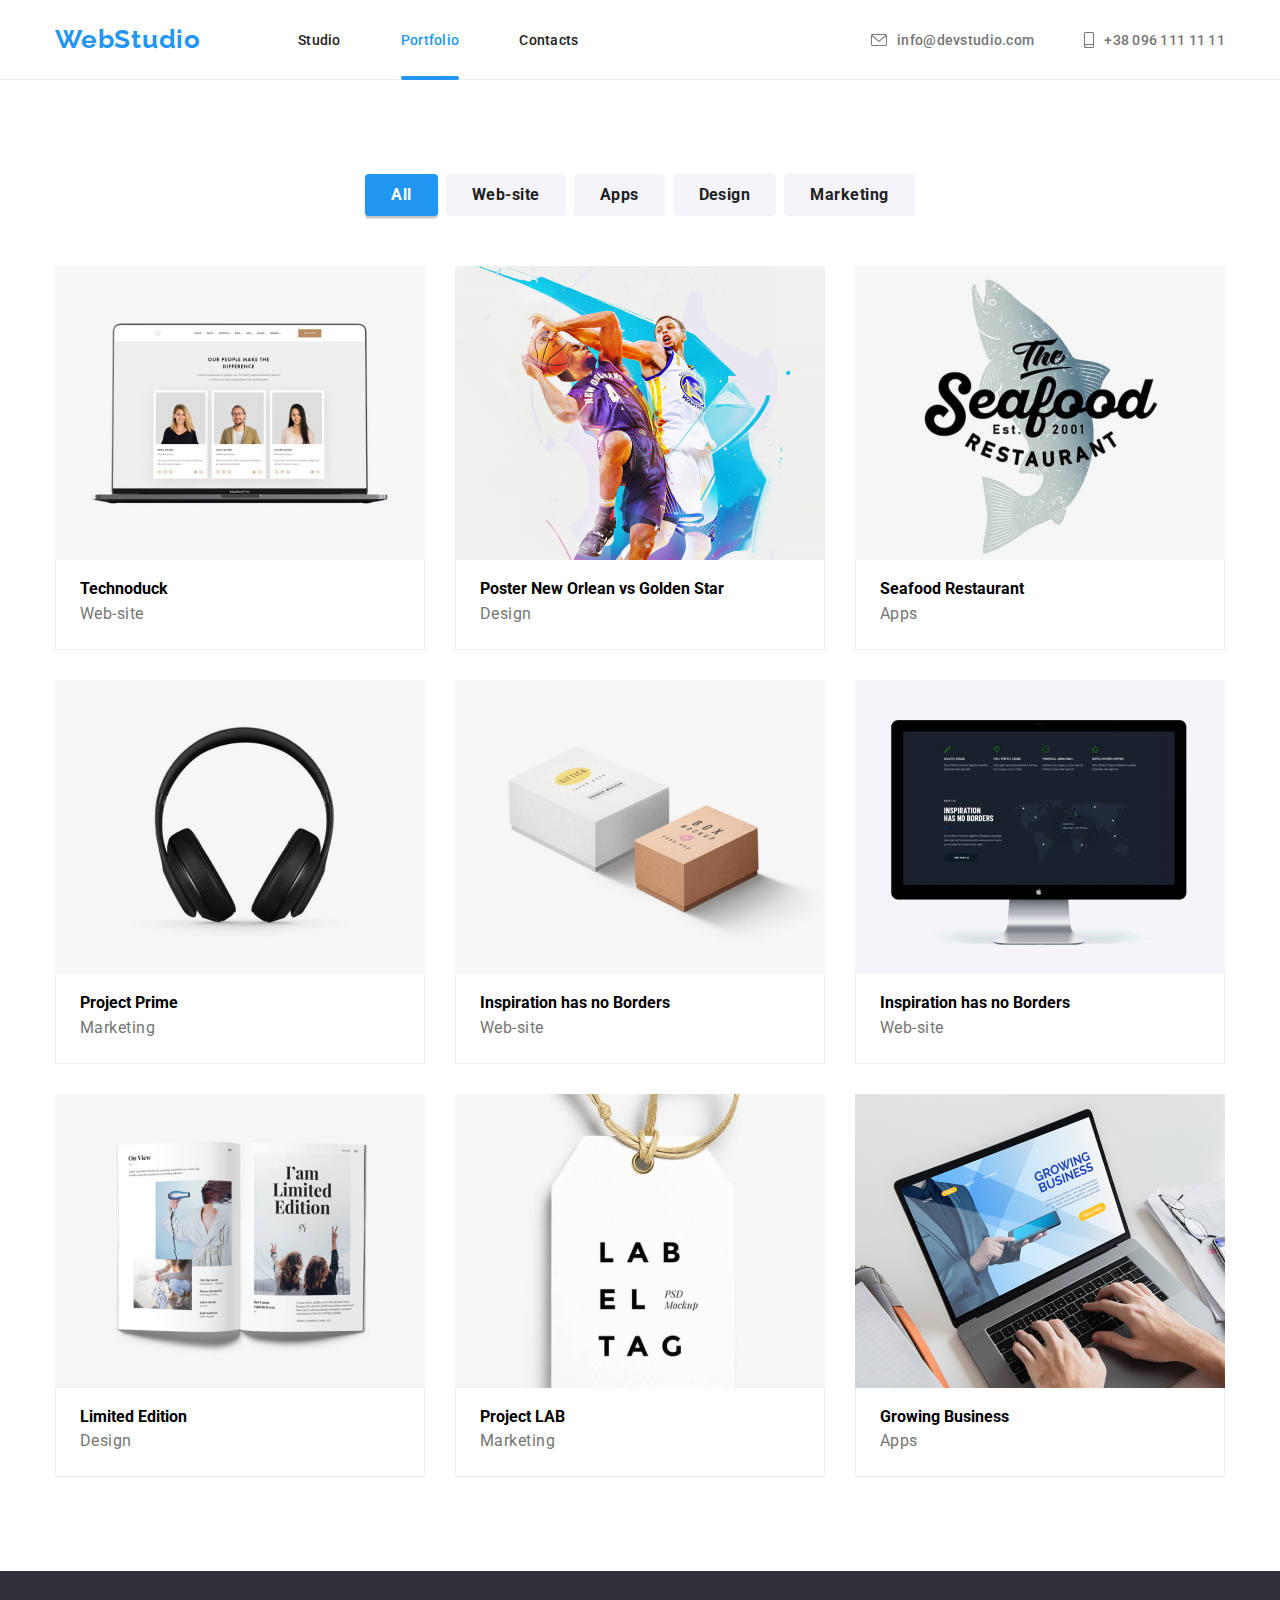
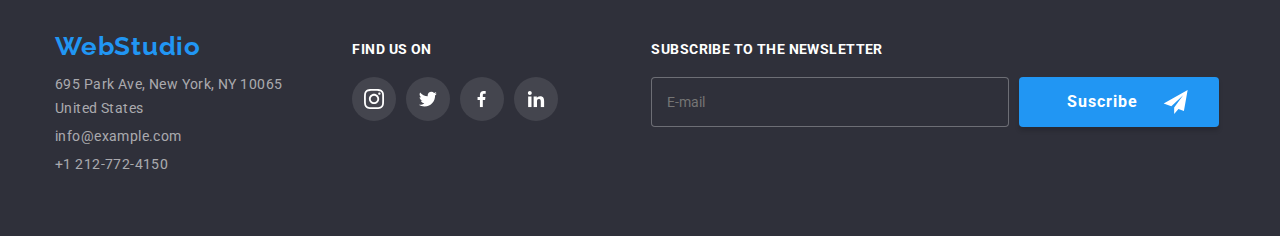
==== commit a29238d3: "reassign" ====
--- a/portfolio.html
+++ b/portfolio.html
@@ -229,6 +229,7 @@
 
       <footer class="footer">
         <!--footer of the site-->
+
         <div class="container footer-container">
           <div>
           <a class="logo link logo-portfolio-footer" href="./index.html">WebStudio</a>
@@ -254,10 +255,9 @@
               </li>
             </ul>
           </address>  
-          </div>
+        </div>
  
       <div class="find-us-footer">
-                    
         <!-- FIND US ON / Social Media -->
           <p class="find-us">FIND US ON</p>
 
@@ -294,20 +294,21 @@
               </a>
             </li>
           </ul>
-        </div> 
-        </div>
+      </div> 
+   
 
         <!----SUBSCRIBE-->
       <div class="subscribe-footer">
           <p class="subscribe">Subscribe to the newsletter</p>
-          <input class="input-text" type="email" name="email" placeholder="E-mail"/> 
-          <button class="subscribe-button">
-            Suscribe
-            <svg class="icon-send" height="24" weight="24">
-              <use href="./images/icons.svg#icon-send"></use>
-            </svg>
-          </button>
-      </div>
+          <form class="subscribe-form">
+            <input class="input-text" type="email" name="email" placeholder="E-mail"/> 
+            <button class="subscribe-button">
+              Suscribe
+              <svg class="icon-send" height="24" weight="24">
+                <use href="./images/icons.svg#icon-send"></use>
+              </svg>
+            </button>            
+          </form>
 
       </div>
 
--- a/css/style.css
+++ b/css/style.css
@@ -603,6 +603,7 @@
     transform: translate(-50%, -50%);
     width: 528px;
     height: 581px;
+    padding: 40px;
 
     background-color: #FFFFFF;
     box-shadow: 0px 1px 3px rgba(0, 0, 0, 0.12), 0px 1px 1px rgba(0, 0, 0, 0.14), 0px 2px 1px rgba(0, 0, 0, 0.2);
@@ -653,23 +654,12 @@
 /*within the MODAL WINDOW - FORM */
 
 .form-header {
-    position: absolute;
-    width: 448px;
-    height: 23px;
-    margin-top: 40px;
-    margin-left: 40px;
-    display: flex;
-    align-items: center;
-    justify-content: center;
-
     font-family: 'Roboto';
-    font-style: normal;
     font-weight: 700;
     font-size: 20px;
     line-height: 23px;
     text-align: center;
     letter-spacing: 0.03em;
-
     color: #212121;
 }
 
@@ -686,15 +676,7 @@
 }
 
 .form-container {
-    margin-top: 75px;
-    margin-left: 40px;
-    position: absolute;
-    width: 33px;
-    height: 14px;
-    font-family: 'Roboto';
-    font-style: normal;
     letter-spacing: 0.01em;
-
     color: #757575;
 }
 
@@ -737,12 +719,18 @@
     background-color: #2F303A;
 
     border-radius: 4px;
-
-}
+    color: white;
+
+}
+
+.input-text:hover,
+.input-text:focus {
+    color: white;
+    transition-property: color;
+}
+
 
 .input-form {
-    display: inline-block;
-    width: 350px;
     height: 40px;
     border: 1px solid rgba(33, 33, 33, 0.2);
     border-radius: 4px;
@@ -773,10 +761,7 @@
 
 .textarea-comments {
     padding: 16px;
-    position: absolute;
-
-    width: 448px;
-    height: 120px;
+    resize: none;
     font-family: 'Roboto';
     font-style: normal;
 
@@ -799,15 +784,7 @@
 }
 
 .form-checkbox {
-    position: absolute;
-    width: 400.62px;
-    height: 24px;
-
-    left: 45px;
-    top: 325px;
-
-    font-family: 'Roboto';
-    font-style: normal;
+
     font-weight: 400;
     font-size: 14px;
     line-height: 24px;
@@ -818,12 +795,8 @@
 }
 
 .send-button {
-    position: absolute;
     width: 200px;
     height: 50px;
-    bottom: 70px;
-    left: 164px;
-    margin-top: 45px;
 
     background-color: #2196F3;
     box-shadow: 0px 4px 4px rgba(0, 0, 0, 0.15);
@@ -1429,7 +1402,12 @@
 
 .subscribe-footer {
     margin-left: 93px;
-
+    display: flex;
+    flex-direction: column;
+}
+
+.subscribe-form {
+    display: flex;
 }
 
 .subscribe {
@@ -1447,13 +1425,14 @@
 }
 
 .subscribe-button {
-    position: absolute;
+
     background-color: #2196F3;
     box-shadow: 0px 4px 4px rgba(0, 0, 0, 0.15);
     border: none;
     border-radius: 4px;
     Width: 200px;
     Height: 50px;
+    margin-left: 10px;
 
     font-family: 'Roboto';
     font-style: normal;
